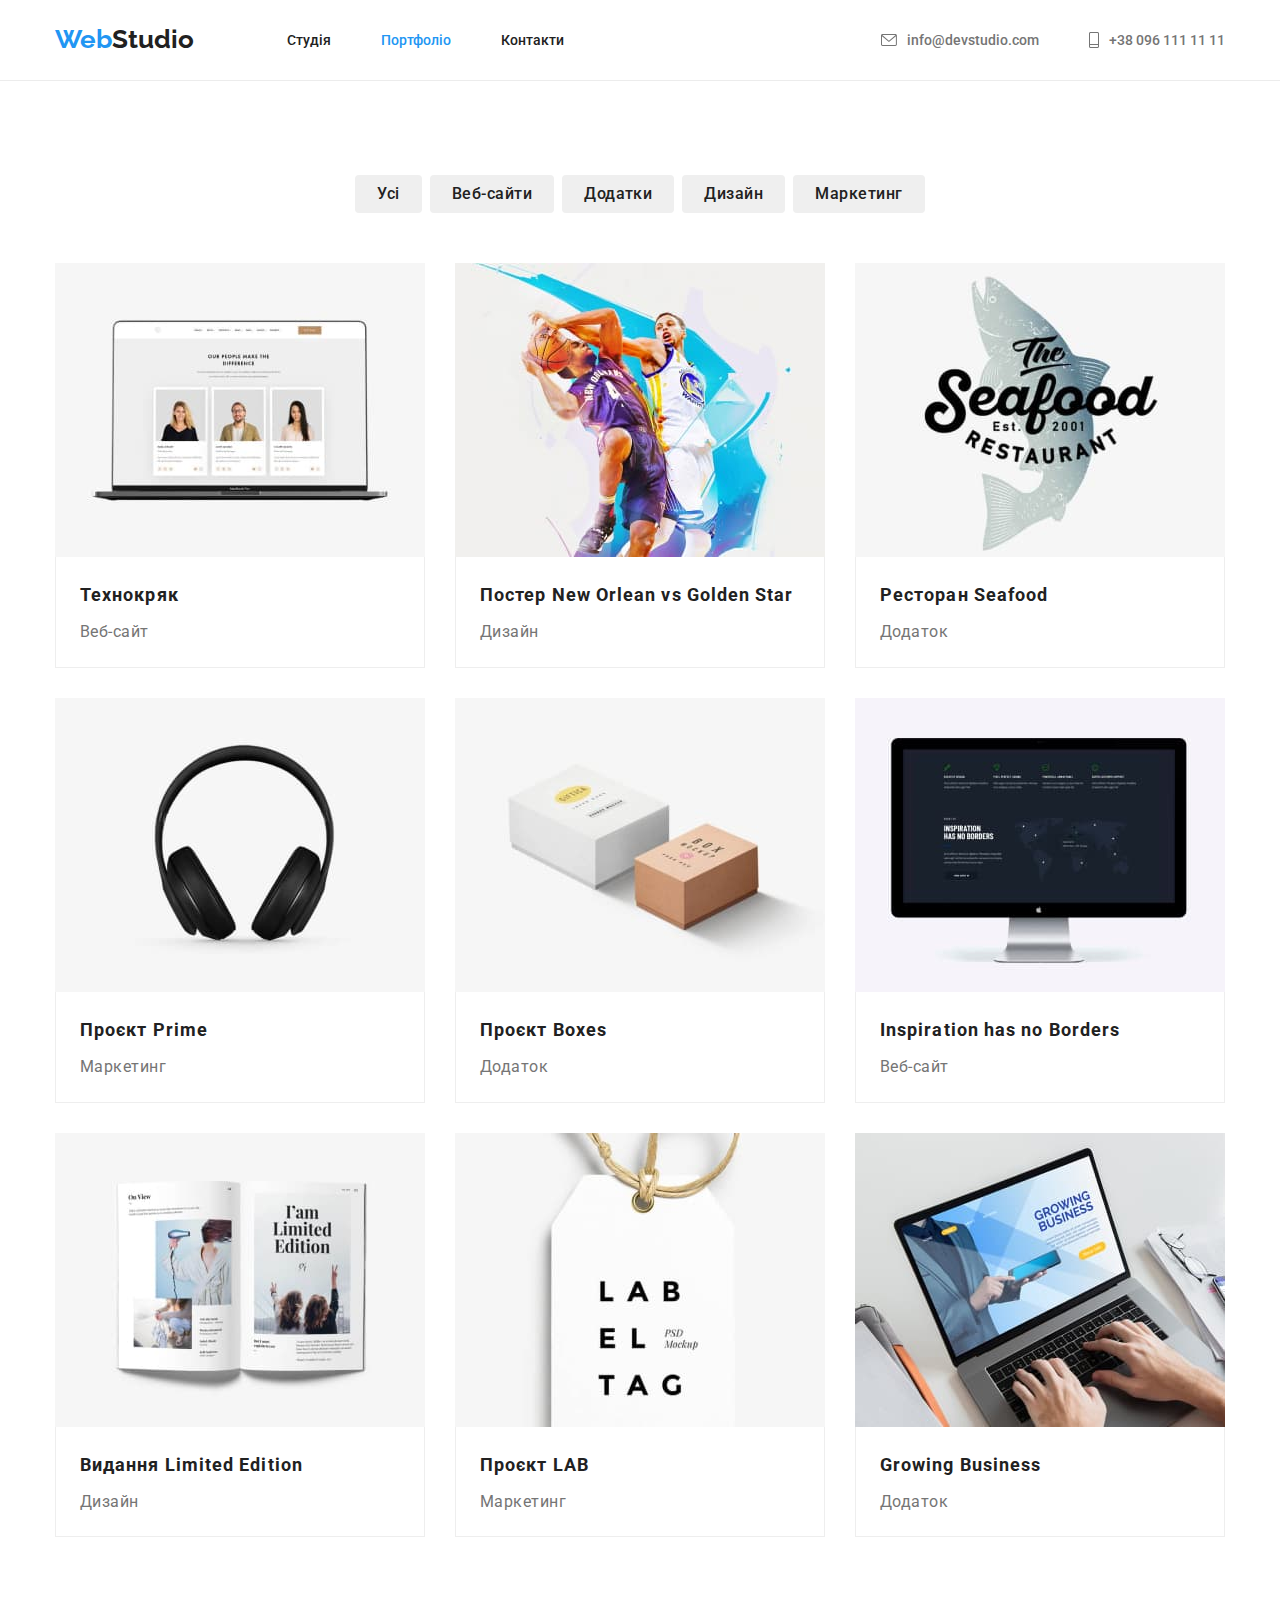
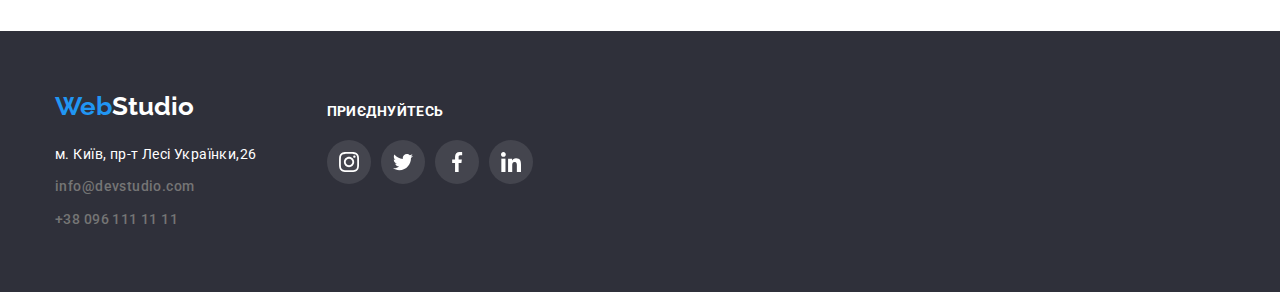
==== portfolio.html @ f4e4ba17 "Initial commit" ====
<!DOCTYPE html>
<html lang="uk">
<head>
    <meta charset="UTF-8">
    <meta http-equiv="X-UA-Compatible" content="IE=edge">
    <meta name="viewport" content="width=device-width, initial-scale=1.0">
    <title>Document</title>
    <link href="https://fonts.googleapis.com/css2?family=Raleway:wght@700&amp;family=Roboto:wght@400;500;700;900&amp;display=swap" rel="stylesheet">
    <link rel="stylesheet" href="https://cdnjs.cloudflare.com/ajax/libs/modern-normalize/1.1.0/modern-normalize.min.css">
    <link rel="stylesheet" href="./css/style.css">
</head>
<body>
    <!--Шапка 2 части-->
    <header class="header">
        <div class="header-box container">
            <nav class="header-nav">
                <a href="./index.html" class="logo link"><span class="web">Web</span>Studio</a>
                <ul class="sitenav">
                    <li class="list">
                        <a class="header-sitenav link" href="./index.html">Студія</a>
                    </li>
                    <li class="list">
                        <a class="header-sitenav link current" href="./portfolio.html">Портфоліо</a>
                    </li>
                    <li class="list">
                        <a class="header-sitenav link" href="">Контакти</a>
                    </li>
                </ul>
            </nav>
            <ul class="mail">
                <li class="mail-list list">
                    <a class="header-link link" href="">
                        <svg class="header-icon" width="16" height="12">
                            <use href="./images/symbol-defs.svg#icon-envelope"></use>
                        </svg>
                        info@devstudio.com
                    </a>
                </li>
                <li class="mail-list list">
                    <a class="header-link link" href="">
                        <svg class="header-icon" width="10" height="16">
                            <use href="./images/symbol-defs.svg#icon-tel"></use>
                        </svg>
                        +38 096 111 11 11
                    </a>
                </li>
            </ul>
        </div>
    </header>
<!--Герой 2 части-->
    <main>
        <section class="portfolio-section">
            <div class="portfolio-hero container section">
                <h1 class="visually-hidden">заголовок</h1>
                <h2 class="visually-hidden">заголовок</h2>
                <ul class="portfolio-button-list">
                    <li class="portfolio-button-item list">
                        <button class="portfolio-button" type="button">Усі</button>
                    </li>
                    <li class="portfolio-button-item list">
                        <button class="portfolio-button" type="button">Веб-сайти</button>
                    </li>
                    <li class="portfolio-button-item list">
                        <button class="portfolio-button" type="button">Додатки</button>
                    </li>
                    <li class="portfolio-button-item list">
                        <button class="portfolio-button" type="button">Дизайн</button>
                    </li>
                    <li class="portfolio-button-item list">
                        <button class="portfolio-button" type="button">Маркетинг</button>
                    </li>
                </ul>
                <ul class="portfolio-img-list">
                    <li class="portfolio-img list">
                        <a href="" class="portfolio-soc-img">
                            <img src="./images-portfolio/img1.jpg" alt="зображений ноутбук на екрані якого троє людей" width="370">
                            <div class="portfolio-text">
                                <h3 class="portfolio-name">Технокряк</h3>
                                <p class="portfolio-title">Веб-сайт</p>
                            </div>
                        </a>
                    </li>
                    <li class="portfolio-img list">
                        <a href="" class="portfolio-soc-img">
                            <img src="./images-portfolio/img2.jpg" alt="зображені два гравця в баскетбол" width="370">
                            <div class="portfolio-text">
                                <h3 class="portfolio-name">Постер New Orlean vs Golden Star</h3>
                                <p class="portfolio-title">Дизайн</p>
                            </div>
                        </a>
                    </li>
                    <li class="portfolio-img list">
                        <a href="" class="portfolio-soc-img">
                            <img src="./images-portfolio/img3.jpg" alt="логотип ресторану Seafood" width="370">
                            <div class="portfolio-text">
                                <h3 class="portfolio-name">Ресторан Seafood</h3>
                                <p class="portfolio-title">Додаток</p>
                            </div>
                        </a>
                    </li>
                    <li class="portfolio-img list">
                        <a href="" class="portfolio-soc-img">
                            <img src="./images-portfolio/img4.jpg" alt="чорні навушники" width="370">
                            <div class="portfolio-text">
                                <h3 class="portfolio-name">Проєкт Prime</h3>
                                <p class="portfolio-title">Маркетинг</p>
                            </div>
                        </a>
                    </li>
                    <li class="portfolio-img list">
                        <a href="" class="portfolio-soc-img">
                            <img src="./images-portfolio/img5.jpg" alt="зображені дві коробки" width="370">
                            <div class="portfolio-text">
                                <h3 class="portfolio-name">Проєкт Boxes</h3>
                                <p class="portfolio-title">Додаток</p>
                            </div>
                        </a>
                    </li>
                    <li class="portfolio-img list">
                        <a href="" class="portfolio-soc-img">
                            <img src="./images-portfolio/img6.jpg" alt="зображений монітор" width="370">
                            <div class="portfolio-text">
                                <h3 class="portfolio-name">Inspiration has no Borders</h3>
                                <p class="portfolio-title">Веб-сайт</p>
                            </div>
                        </a>
                    </li>
                    <li class="portfolio-img list">
                        <a href="" class="portfolio-soc-img">
                            <img src="./images-portfolio/img7.jpg" alt="зображена розгорнута книга" width="370">
                            <div class="portfolio-text">
                                <h3 class="portfolio-name">Видання Limited Edition</h3>
                                <p class="portfolio-title">Дизайн</p>
                            </div>
                        </a>
                    </li>
                    <li class="portfolio-img list">
                        <a href="" class="portfolio-soc-img">
                            <img src="./images-portfolio/img8.jpg" alt="зображена бірка з логотипом компанії" width="370">
                            <div class="portfolio-text">
                                <h3 class="portfolio-name">Проєкт LAB</h3>
                                <p class="portfolio-title">Маркетинг</p>
                            </div>
                        </a>
                    </li>
                    <li class="portfolio-img list">
                        <a href="" class="portfolio-soc-img">
                            <img src="./images-portfolio/img9.jpg" alt="зображений ноутбук на якому працюють" width="370">
                            <div class="portfolio-text">
                                <h3 class="portfolio-name">Growing Business</h3>
                                <p class="portfolio-title">Додаток</p>
                            </div>
                        </a>
                    </li>
                </ul>
            </div>
        </section>
    </main>
<!--Подвал 2 части-->
    <footer class="footer">
        <div class="footer-box container">
            <div class="">
                <a href="./index.html" class="footer-logo link"><span class="footer-web">Web</span>Studio</a>
                <address class="footer-address">
                    <ul class="footer-list">
                        <li class="footer-item list">
                            <a class="footer-address link" href="https://goo.gl/maps/CPtrU1FHBa2aNyZL9">м. Київ, пр-т Лесі
                                Українки,26</a>
                        </li>
                        <li class="footer-item list">
                            <a class="footer-mail link" href="">info@devstudio.com</a>
                        </li>
                        <li class="list">
                            <a class="footer-tel link" href="">+38 096 111 11 11</a>
                        </li>
                    </ul>
                </address>
            </div>
            <div class="footer-soc-box">
                <p class="footer-title">приєднуйтесь</p>
                <ul class="footer-soc-list">
                    <li class="footer-soc-item list">
                        <a href=" " class="footer-soc-link link">
                            <svg class="footer-soc-icon" width="20" height="20">
                                <use href="./images/symbol-defs.svg#icon-instagram"></use>
                            </svg>
                        </a>
                    </li>
                    <li class="footer-soc-item list">
                        <a href=" " class="footer-soc-link link">
                            <svg class="footer-soc-icon" width="20" height="20">
                                <use href="./images/symbol-defs.svg#icon-twitter"></use>
                            </svg>
                        </a>
                    </li>
                    <li class="footer-soc-item list">
                        <a href=" " class="footer-soc-link link">
                            <svg class="footer-soc-icon" width="20" height="20">
                                <use href="./images/symbol-defs.svg#icon-facebook"></use>
                            </svg>
                        </a>
                    </li>
                    <li class="footer-soc-item list">
                        <a href=" " class="footer-soc-link link">
                            <svg class="footer-soc-icon" width="20" height="20">
                                <use href="./images/symbol-defs.svg#icon-linkedin"></use>
                            </svg>
                        </a>
                    </li>
                </ul>
            </div>
        </div>
    </footer>
</body>
</html>
---- css/style.css ----
:root {
    --primary-text-color: #212121;
    --title-text-color: #FFFFFF;
    --accent-text-color: #757575;
    --primary-bg-color: #2196F3;
}

h1, h2, h3, h4, h5, h6, p, ul {
    padding: 0;
    margin: 0;
}
img {
    display: block;
    max-width: 100%;
    height: auto;
}

header {
    background-color: #FFFFFF;
}
body {
    font-family: 'Roboto', sans-serif;
    margin: 0;
    background-color: #FFFFFF;
}
footer {
    padding-top: 60px;
    padding-bottom: 60px;
    background-color: #2F303A;
}

/*утилиты*/

.list {
    padding: 0;
    margin: 0;
    list-style: none;
}
.link {
    text-decoration: none;
}

.container {
    width: 1200px;
    padding-left: 15px;
    padding-right: 15px;
    margin-left: auto;
    margin-right: auto;
}
.section {
    padding-top: 94px;
    padding-bottom: 94px;
}
.team-soc-list {
    list-style: none;
}
.clients-list {
    list-style: none;
}
.portfolio-soc-img {
    text-decoration: none;
}



/*header*/
.header {
    border-bottom: 1px solid #ECECEC;
}
.header-box {
    display: flex;
}

/*logo*/

.logo {
    font-family: 'Raleway';
    font-style: normal;
    font-weight: 700;
    font-size: 26px;
    line-height: 1.2;
    color: var(--primary-text-color)
}
.web {
    color: var(--primary-bg-color)
}

/*main-nav*/

/*header-sitenav*/

.header-nav {
    
    display: flex;
    align-items: center;
}

.header-sitenav {
    display: block;

    padding-top: 32px;
    padding-bottom: 32px;
    padding-left: 0;

    font-family: 'Roboto';
    font-style: normal;
    font-weight: 500;
    font-size: 14px;
    line-height: 1.15;
    color: var(--primary-text-color)
}
.header-sitenav:hover,
.header-sitenav:focus {
    color: var(--primary-bg-color)
}
.sitenav {
    display: flex;
    
    margin-left: 93px;
    margin-top: 0;
    margin-bottom: 0;
    

}
.sitenav .list {
    margin-right: 50px;
}
.sitenav .list:last-child {
    margin-right: 0;
}
.sitenav .link.current {
    color: var(--primary-bg-color);
}

/*header-mail*/

.mail {
    display: flex;

    align-items: center;
    margin-left: auto;
    margin-top: 0;
    margin-bottom: 0;
}
.mail .list + .list {
    margin-left: 50px;
}

.mail-list:focus {
    color: var(--primary-bg-color);
}
.header-link {
    display: flex;
    align-items: center;
    
    padding-top: 32px;
    padding-bottom: 32px;
    padding-left: 0;
    
    font-family: 'Roboto';
    font-style: normal;
    font-weight: 500;
    font-size: 14px;
    line-height: 1.15;
    color: var(--accent-text-color);
}
.header-link:hover,
.header-link:focus {
    color: var(--primary-bg-color);
}

.header-icon {
    display: inline-block;
    margin-right: 10px;
    fill: currentColor;
}

/*hero*/

.hero {
    padding-top: 200px;
    padding-bottom: 200px;
    background-color: #2F303A;
}
.img-hero {
    max-width: 1600px;
    height: 600px;
    margin-left: auto;
    margin-right: auto;
    background-image: linear-gradient(rgba(47, 48, 58, 0.4), rgba(47, 48, 58, 0.4)), url(../images/Imghero.jpg);
    background-repeat: no-repeat;
    background-position: center;
    background-size: cover;
}
.hero-title {

    margin-left: auto;
    margin-right: auto;
    margin-bottom: 30px; 
    
    width: 696px;

    font-family: 'Roboto';
    font-style: normal;
    font-weight: 900;
    font-size: 44px;
    line-height: 1.36;
    text-align: center;
    text-transform: uppercase;
    letter-spacing: 0.06em;
    color: var(--title-text-color)
}
.hero-button {
    display: block;
    padding: 10px 32px;
    margin: 0 auto;
    border: none;
    border-radius: 4px;

    font-family: 'Roboto';
    font-style: normal;
    font-weight: 700;
    font-size: 16px;
    line-height: 1.9;
    background: #2196F3;
    box-shadow: 0px 4px 4px rgba(0, 0, 0, 0.15);
    letter-spacing: 0.06em;
    border-radius: 4px;
    color: #FFFFFF;
    cursor: pointer;
}
.hero-button:hover,
.hero-button:focus {
    background-color: #188CE8;
}


/*преимущества*/

.benefits {
    padding-bottom: 0;
}
.benefits-list {
    display: flex;
    margin: 0 auto;
    padding-left: 0;
    justify-content: center;
}
.benefits-item {
    width: 270px;
}
.benefits-list
.benefits-item {
    margin-right: 30px;
}
.benefits-list
.benefits-item:last-child {
    margin-right: 0;
}
.benefits-icon {
    width: 270px;
    height: 120px;
    display: flex;
    align-items: center;
    justify-content: center;
    background: #F5F4FA;
    border-radius: 4px;
    margin-bottom: 30px;
}
.benefits-title {
    margin-bottom: 10px;

    font-family: 'Roboto';
    font-style: normal;
    font-weight: 700;
    font-size: 14px;
    line-height: 1.15;
    color: var(--primary-text-color)
}
.benefits-text {

    font-family: 'Roboto';
    font-style: normal;
    font-size: 14px;
    line-height: 1.7;
    color: var(--accent-text-color)
}

/*работа*/




.work {
    display: block;
    margin: 0 auto;
}

.work-title {
    margin-bottom: 50px;
    text-align: center;
    
    font-family: 'Roboto';
    font-style: normal;
    font-weight: 700;
    font-size: 36px;
    line-height: 1.2;
    color: var(--primary-text-color)
}

.work-list {
    display: flex;
    padding-left: 0;
    margin: 0;
    justify-content: center;
    align-items: center;
}
.work-list
.work-item {
    margin-right: 30px;
}
.work-list
.work-item:last-child {
    margin-right: 0;
}

/*команда*/


.team {
    text-align: center;
    margin: 0 auto;
    background-color: #F5F4FA;
}
.team-list {
    display: flex;
    padding-left: 0;
    justify-content: center;
    align-items: center;
}
.team-list
.team-item {
    margin-right: 30px;
}
.team-item {
    background-color: #fff;
    box-shadow: 0px 1px 3px rgba(0, 0, 0, 0.12), 0px 1px 1px rgba(0, 0, 0, 0.14), 0px 2px 1px rgba(0, 0, 0, 0.2);
    border-radius: 0px 0px 4px 4px;
}
.team-list
.team-item:last-child {
    margin-right: 0;
}

.team-title {
    margin-bottom: 50px;
    text-align: center;

    font-family: 'Roboto';
    font-style: normal;
    font-weight: 700;
    font-size: 36px;
    line-height: 1.2;
    letter-spacing: 0.03em;
    color: var(--primary-text-color)
}
.team-name {
    padding-top: 30px;
    margin-bottom: 10px;

    font-family: 'Roboto';
    font-style: normal;
    font-weight: 500;
    font-size: 16px;
    line-height: 1.2;
    color: var(--primary-text-color)
}
.job-title {
    padding-bottom: 16px;

    font-family: 'Roboto';
    font-style: normal;
    font-size: 16px;
    line-height: 1.2;
    color: var(--accent-text-color)
}
.team-soc-list {
    padding-bottom: 30px;
    display: flex;
    justify-content: center;
}

.team-soc-item {
    margin-right: 10px;

    width: 44px;
    height: 44px;
    display: flex;
    align-items: center;
    justify-content: center;
}
.team-soc-item:last-child {
    margin-right: 0;
}
.team-soc-item {
    cursor: pointer;
}
.team-soc-link {
    display: flex;
    align-items: center;
    justify-content: center;
    border-radius: 50%;
    width: 100%;
    height: 100%;
}
.team-soc-link {
    fill: #AFB1B8;
}
.team-soc-link:hover {
    background-color: #2196F3;
}

.team-soc-link:hover .team-soc-icon {
    fill: #ffffff;
}

.clients {
    margin-bottom: 50px;

    text-align: center;

    font-family: 'Roboto';
    font-style: normal;
    font-weight: 700;
    font-size: 36px;
    line-height: 1.2;
    letter-spacing: 0.03em;
    color: var(--primary-text-color)
}
.clients-list {
    display: flex;
    align-items: center;
    justify-content: center;
}
.clients-item {
    margin-right: 30px;
    
    cursor: pointer;
}
.clients-item:last-child {
    margin-right: 0;
}
.clients-icon {
    fill: currentColor;
}
.clients-soc-list {
    display: flex;
    align-items: center;
    justify-content: center;

    width: 170px;
    height: 92px;
    border: 1px solid #AFB1B8;
    border-radius: 4px;
    color: #AFB1B8;
}
.clients-soc-list:hover {
    color: #2196F3;
    border-color: #2196F3;
}



/*подвал*/

.footer-web {
    padding-top: 60px;
    padding: 0;
}
.footer-list {
    margin-top: 0;
    margin-bottom: 0;
    padding: 0;
    
}
.footer-logo {
    display: inline-block;
    margin-bottom: 20px;
    
    font-family: 'Raleway';
    font-style: normal;
    font-weight: 700;
    font-size: 26px;
    line-height: 1.2;
    color: var(--title-text-color)
}
.footer-web {
    color: var(--primary-bg-color)
}
.footer-item {
    margin-bottom: 9px;
}
.footer-address {
    font-style: normal;
    font-size: 14px;
    line-height: 1.7;
    letter-spacing: 0.03em;
    color: var(--title-text-color)
}
.footer-address:hover,
.footer-address:focus {
    color: var(--primary-bg-color);
}

.footer-mail {

    font-family: 'Roboto';
    font-style: normal;
    font-weight: 500;
    font-size: 14px;
    line-height: 1.15;
    color: var(--accent-text-color)
}
.footer-mail:hover,
.footer-mail:focus {
    color: var(--primary-bg-color)
}

.footer-tel {
    font-family: 'Roboto';
    font-style: normal;
    font-weight: 500;
    font-size: 14px;
    line-height: 1.15;
    color: var(--accent-text-color)
}
.footer-tel:hover,
.footer-tel:focus {
    color: var(--primary-bg-color)
}
.footer-box {
    display: flex;
}
.footer-soc-list {
    display: flex;
}
.footer-soc-list {
    cursor: pointer;
}
.footer-soc-link {
    display: flex;
    align-items: center;
    justify-content: center;
    width: 100%;
    height: 100%;
}
.footer-title {
    margin-bottom: 20px;

    font-family: 'Roboto';
    font-style: normal;
    font-weight: 700;
    font-size: 14px;
    line-height: 1.15;
    letter-spacing: 0.03em;
    text-transform: uppercase;
    color: #FFFFFF;
}
.footer-soc-box {
    margin-left: 70px;
    padding-top: 12px;
}   
.footer-soc-link {
    margin-right: 10px;
    
    width: 44px;
    height: 44px;
    display: flex;
    align-items: center;
    justify-content: center;
    border-radius: 50%;

    background: rgba(255, 255, 255, 0.1);
}
.footer-soc-link:hover {
    background-color: #2196F3;
}
.footer-soc-item:last-child {
    margin-right: 0;
}
.footer-soc-icon {
    fill: #FFFFFF;
}



/*portfolio-hero*/
.visually-hidden {
    position: absolute;
    white-space: nowrap;
    width: 1px;
    height: 1px;
    overflow: hidden;
    border: 0;
    padding: 0;
    clip: rect(0 0 0 0);
    clip-path: inset(50%);
    margin: -1px;
}
.portfolio-section {
    padding-top: 94px;
    padding-bottom: 94px;
}
.portfolio-hero {
    padding-top: 0;
    padding-bottom: 0;
}
.portfolio-button-list {
    display: flex;
    align-items: center;
    justify-content: center;
    margin-bottom: 50px;
    margin-top: 0;
    padding: 0;
}
.portfolio-button-item {
    margin-right: 8px;
}
.portfolio-button-item:last-child {
    margin-right: 0;
}
.portfolio-button {
    padding: 6px 22px;

    font-family: 'Roboto';
    font-style: normal;
    font-weight: 500;
    font-size: 16px;
    line-height: 1.6;
    border-radius: 4px;
    border: none;
    letter-spacing: 0.03em;
    color: #212121;
    cursor: pointer;
}
.portfolio-button:hover,
.portfolio-button:focus {
    box-shadow: 0px 3px 1px rgba(0, 0, 0, 0.1), 0px 1px 2px rgba(0, 0, 0, 0.08), 0px 2px 2px rgba(0, 0, 0, 0.12);

    background: #2196F3;
    color: #FFFFFF;
}
.portfolio-img-list {
    padding: 0;
    margin: 0;
    display: flex;
    flex-wrap: wrap;
    justify-content: center;
    align-items: center;
}
.portfolio-img:nth-child(3n) {
    margin-right: 0;
}
.portfolio-img:nth-last-child(-n + 3) {
    margin-bottom: 0;
}
.portfolio-img {
    margin-right: 30px;
    margin-bottom: 30px;
}
.portfolio-soc-img {
    display: block;
}
.portfolio-soc-img:hover,
.portfolio-soc-img:focus {
    box-shadow: 0px 1px 1px rgba(0, 0, 0, 0.12), 0px 4px 4px rgba(0, 0, 0, 0.06), 1px 4px 6px rgba(0, 0, 0, 0.16);
}
.portfolio-text {
    padding: 20px 24px;
    border-left: 1px solid #EEEEEE;
    border-right: 1px solid #EEEEEE;
    border-bottom: 1px solid #EEEEEE;
}
.portfolio-name {
    font-family: 'Roboto';
    font-style: normal;
    font-weight: 700;
    font-size: 18px;
    line-height: 2;
    letter-spacing: 0.06em;
    color: var(--primary-text-color)
}
.portfolio-title {
    margin-top: 4px;

    font-family: 'Roboto';
    font-style: normal;
    font-weight: 400;
    font-size: 16px;
    line-height: 1.87;
    letter-spacing: 0.03em;
    color: var(--accent-text-color);
}
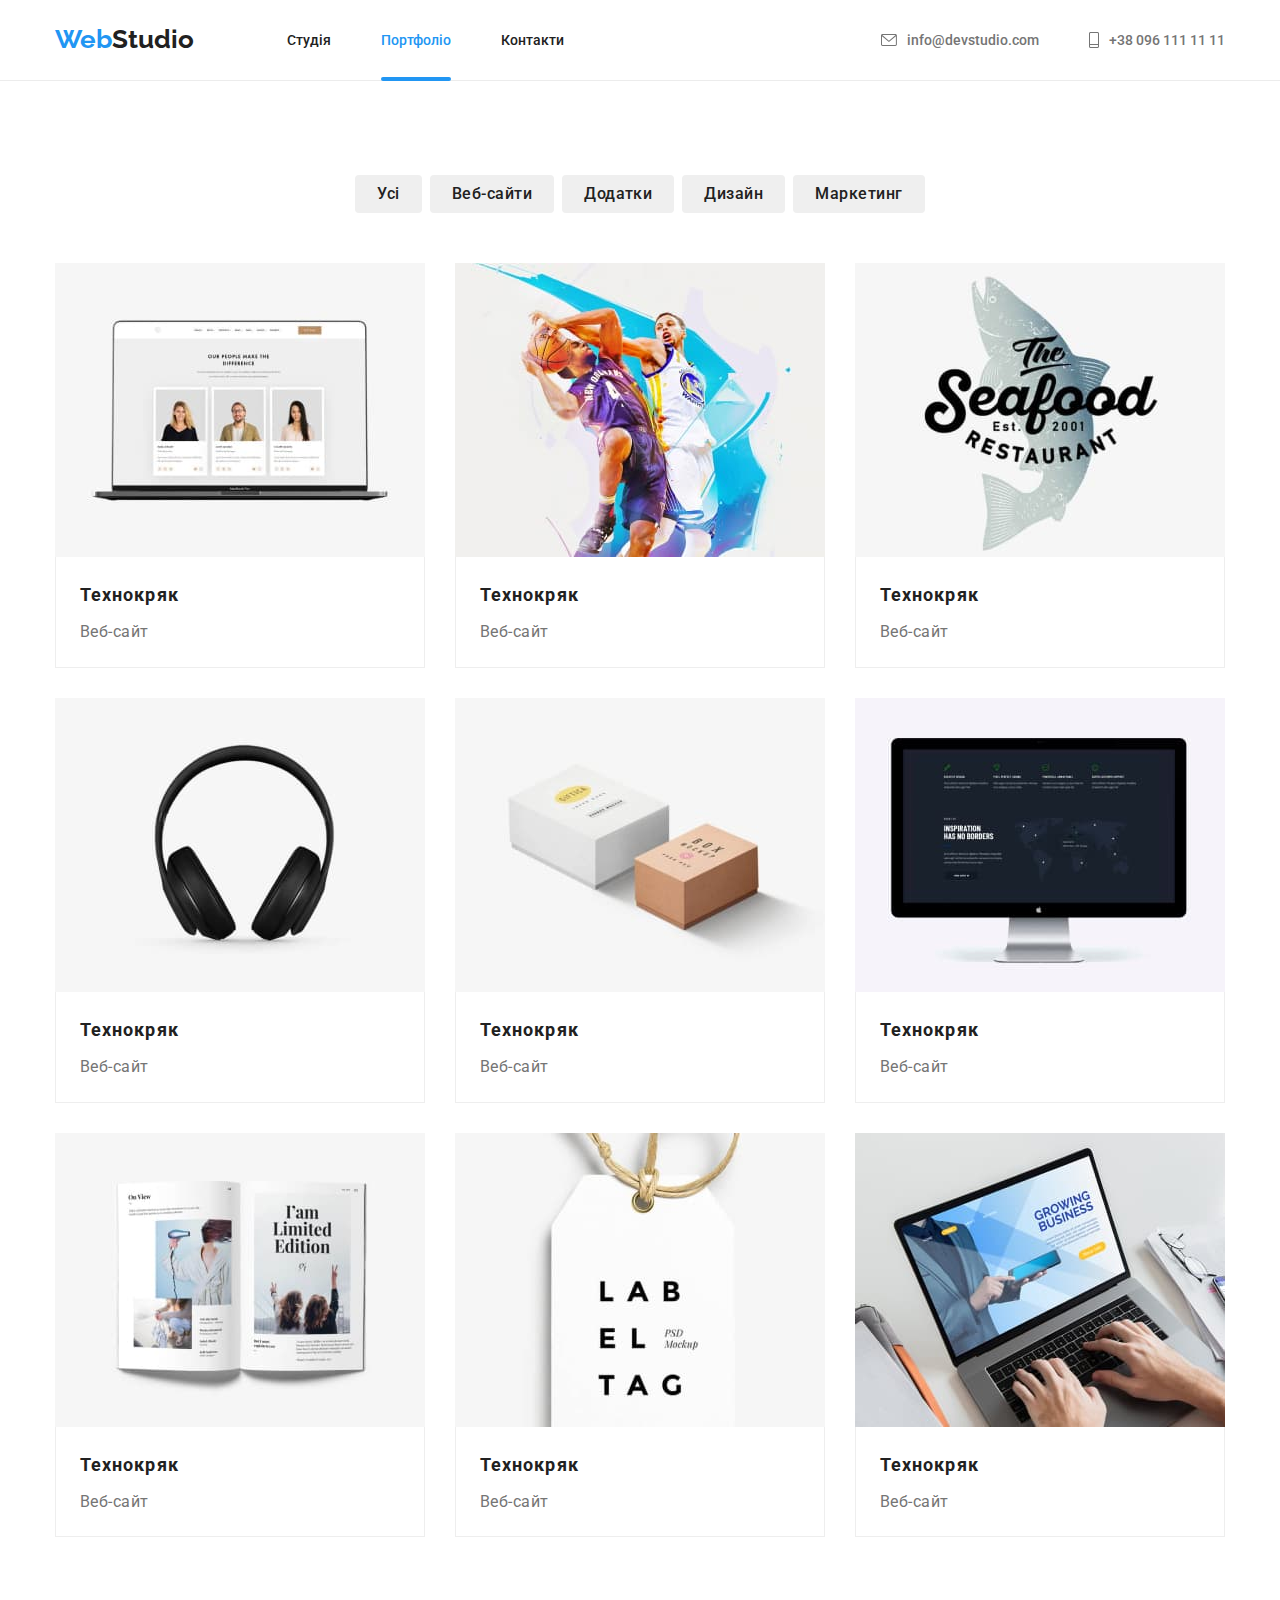
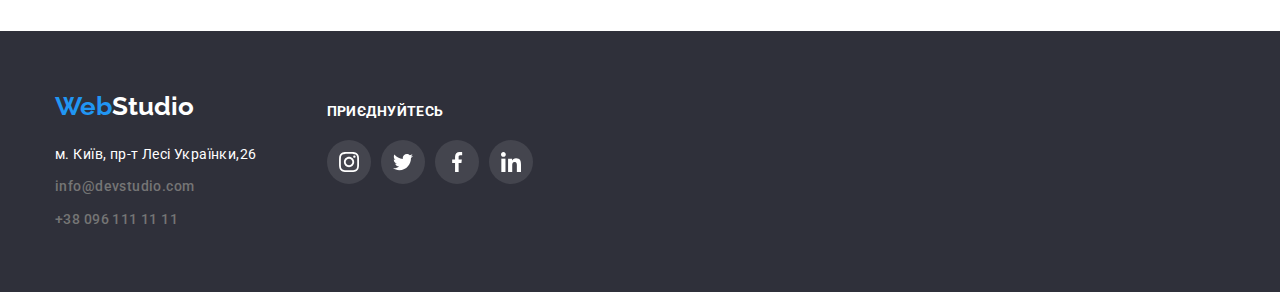
==== commit 9b64a114: "summary" ====
--- a/portfolio.html
+++ b/portfolio.html
@@ -16,13 +16,13 @@
             <nav class="header-nav">
                 <a href="./index.html" class="logo link"><span class="web">Web</span>Studio</a>
                 <ul class="sitenav">
-                    <li class="list">
+                    <li class="header-nav-link list">
                         <a class="header-sitenav link" href="./index.html">Студія</a>
                     </li>
-                    <li class="list">
+                    <li class="header-nav-link list">
                         <a class="header-sitenav link current" href="./portfolio.html">Портфоліо</a>
                     </li>
-                    <li class="list">
+                    <li class="header-nav-link list">
                         <a class="header-sitenav link" href="">Контакти</a>
                     </li>
                 </ul>
@@ -73,82 +73,126 @@
                 <ul class="portfolio-img-list">
                     <li class="portfolio-img list">
                         <a href="" class="portfolio-soc-img">
-                            <img src="./images-portfolio/img1.jpg" alt="зображений ноутбук на екрані якого троє людей" width="370">
-                            <div class="portfolio-text">
-                                <h3 class="portfolio-name">Технокряк</h3>
-                                <p class="portfolio-title">Веб-сайт</p>
-                            </div>
-                        </a>
-                    </li>
-                    <li class="portfolio-img list">
-                        <a href="" class="portfolio-soc-img">
-                            <img src="./images-portfolio/img2.jpg" alt="зображені два гравця в баскетбол" width="370">
-                            <div class="portfolio-text">
-                                <h3 class="portfolio-name">Постер New Orlean vs Golden Star</h3>
-                                <p class="portfolio-title">Дизайн</p>
-                            </div>
-                        </a>
-                    </li>
-                    <li class="portfolio-img list">
-                        <a href="" class="portfolio-soc-img">
-                            <img src="./images-portfolio/img3.jpg" alt="логотип ресторану Seafood" width="370">
-                            <div class="portfolio-text">
-                                <h3 class="portfolio-name">Ресторан Seafood</h3>
-                                <p class="portfolio-title">Додаток</p>
-                            </div>
-                        </a>
-                    </li>
-                    <li class="portfolio-img list">
-                        <a href="" class="portfolio-soc-img">
-                            <img src="./images-portfolio/img4.jpg" alt="чорні навушники" width="370">
-                            <div class="portfolio-text">
-                                <h3 class="portfolio-name">Проєкт Prime</h3>
-                                <p class="portfolio-title">Маркетинг</p>
-                            </div>
-                        </a>
-                    </li>
-                    <li class="portfolio-img list">
-                        <a href="" class="portfolio-soc-img">
-                            <img src="./images-portfolio/img5.jpg" alt="зображені дві коробки" width="370">
-                            <div class="portfolio-text">
-                                <h3 class="portfolio-name">Проєкт Boxes</h3>
-                                <p class="portfolio-title">Додаток</p>
-                            </div>
-                        </a>
-                    </li>
-                    <li class="portfolio-img list">
-                        <a href="" class="portfolio-soc-img">
-                            <img src="./images-portfolio/img6.jpg" alt="зображений монітор" width="370">
-                            <div class="portfolio-text">
-                                <h3 class="portfolio-name">Inspiration has no Borders</h3>
-                                <p class="portfolio-title">Веб-сайт</p>
-                            </div>
-                        </a>
-                    </li>
-                    <li class="portfolio-img list">
-                        <a href="" class="portfolio-soc-img">
-                            <img src="./images-portfolio/img7.jpg" alt="зображена розгорнута книга" width="370">
-                            <div class="portfolio-text">
-                                <h3 class="portfolio-name">Видання Limited Edition</h3>
-                                <p class="portfolio-title">Дизайн</p>
-                            </div>
-                        </a>
-                    </li>
-                    <li class="portfolio-img list">
-                        <a href="" class="portfolio-soc-img">
-                            <img src="./images-portfolio/img8.jpg" alt="зображена бірка з логотипом компанії" width="370">
-                            <div class="portfolio-text">
-                                <h3 class="portfolio-name">Проєкт LAB</h3>
-                                <p class="portfolio-title">Маркетинг</p>
-                            </div>
-                        </a>
-                    </li>
-                    <li class="portfolio-img list">
-                        <a href="" class="portfolio-soc-img">
-                            <img src="./images-portfolio/img9.jpg" alt="зображений ноутбук на якому працюють" width="370">
-                            <div class="portfolio-text">
-                                <h3 class="portfolio-name">Growing Business</h3>
-                                <p class="portfolio-title">Додаток</p>
+                            <div class="portfolio-overlay">
+                                <img src="./images-portfolio/img1.jpg" alt="зображений ноутбук на екрані якого троє людей" width="370">
+                                <p class="portfolio-overlay-text">Ресурс пропонує комплексні пропозиції з різним рівнем функціоналу та сервісів. Все це дозволить відвідувачу отримати
+                                вичерпні відомості про компанію чи приватну особу.</p>
+                            </div>
+                            <div class="portfolio-text">
+                                <h3 class="portfolio-name">Технокряк</h3>
+                                <p class="portfolio-title">Веб-сайт</p>
+                            </div>
+                        </a>
+                    </li>
+                    <li class="portfolio-img list">
+                        <a href="" class="portfolio-soc-img">
+                            <div class="portfolio-overlay">
+                                <img src="./images-portfolio/img2.jpg" alt="зображений ноутбук на екрані якого троє людей" width="370">
+                                <p class="portfolio-overlay-text">Ресурс пропонує комплексні пропозиції з різним рівнем функціоналу та сервісів. Все
+                                    це дозволить відвідувачу отримати
+                                    вичерпні відомості про компанію чи приватну особу.</p>
+                            </div>
+                            <div class="portfolio-text">
+                                <h3 class="portfolio-name">Технокряк</h3>
+                                <p class="portfolio-title">Веб-сайт</p>
+                            </div>
+                        </a>
+                    </li>
+                    <li class="portfolio-img list">
+                        <a href="" class="portfolio-soc-img">
+                            <div class="portfolio-overlay">
+                                <img src="./images-portfolio/img3.jpg" alt="зображений ноутбук на екрані якого троє людей" width="370">
+                                <p class="portfolio-overlay-text">Ресурс пропонує комплексні пропозиції з різним рівнем функціоналу та сервісів. Все
+                                    це дозволить відвідувачу отримати
+                                    вичерпні відомості про компанію чи приватну особу.</p>
+                            </div>
+                            <div class="portfolio-text">
+                                <h3 class="portfolio-name">Технокряк</h3>
+                                <p class="portfolio-title">Веб-сайт</p>
+                            </div>
+                        </a>
+                    </li>
+                    <li class="portfolio-img list">
+                        <a href="" class="portfolio-soc-img">
+                            <div class="portfolio-overlay">
+                                <img src="./images-portfolio/img4.jpg" alt="зображений ноутбук на екрані якого троє людей" width="370">
+                                <p class="portfolio-overlay-text">Ресурс пропонує комплексні пропозиції з різним рівнем функціоналу та сервісів. Все
+                                    це дозволить відвідувачу отримати
+                                    вичерпні відомості про компанію чи приватну особу.</p>
+                            </div>
+                            <div class="portfolio-text">
+                                <h3 class="portfolio-name">Технокряк</h3>
+                                <p class="portfolio-title">Веб-сайт</p>
+                            </div>
+                        </a>
+                    </li>
+                    <li class="portfolio-img list">
+                        <a href="" class="portfolio-soc-img">
+                            <div class="portfolio-overlay">
+                                <img src="./images-portfolio/img5.jpg" alt="зображений ноутбук на екрані якого троє людей" width="370">
+                                <p class="portfolio-overlay-text">Ресурс пропонує комплексні пропозиції з різним рівнем функціоналу та сервісів. Все
+                                    це дозволить відвідувачу отримати
+                                    вичерпні відомості про компанію чи приватну особу.</p>
+                            </div>
+                            <div class="portfolio-text">
+                                <h3 class="portfolio-name">Технокряк</h3>
+                                <p class="portfolio-title">Веб-сайт</p>
+                            </div>
+                        </a>
+                    </li>
+                    <li class="portfolio-img list">
+                        <a href="" class="portfolio-soc-img">
+                            <div class="portfolio-overlay">
+                                <img src="./images-portfolio/img6.jpg" alt="зображений ноутбук на екрані якого троє людей" width="370">
+                                <p class="portfolio-overlay-text">Ресурс пропонує комплексні пропозиції з різним рівнем функціоналу та сервісів. Все
+                                    це дозволить відвідувачу отримати
+                                    вичерпні відомості про компанію чи приватну особу.</p>
+                            </div>
+                            <div class="portfolio-text">
+                                <h3 class="portfolio-name">Технокряк</h3>
+                                <p class="portfolio-title">Веб-сайт</p>
+                            </div>
+                        </a>
+                    </li>
+                    <li class="portfolio-img list">
+                        <a href="" class="portfolio-soc-img">
+                            <div class="portfolio-overlay">
+                                <img src="./images-portfolio/img7.jpg" alt="зображений ноутбук на екрані якого троє людей" width="370">
+                                <p class="portfolio-overlay-text">Ресурс пропонує комплексні пропозиції з різним рівнем функціоналу та сервісів. Все
+                                    це дозволить відвідувачу отримати
+                                    вичерпні відомості про компанію чи приватну особу.</p>
+                            </div>
+                            <div class="portfolio-text">
+                                <h3 class="portfolio-name">Технокряк</h3>
+                                <p class="portfolio-title">Веб-сайт</p>
+                            </div>
+                        </a>
+                    </li>
+                    <li class="portfolio-img list">
+                        <a href="" class="portfolio-soc-img">
+                            <div class="portfolio-overlay">
+                                <img src="./images-portfolio/img8.jpg" alt="зображений ноутбук на екрані якого троє людей" width="370">
+                                <p class="portfolio-overlay-text">Ресурс пропонує комплексні пропозиції з різним рівнем функціоналу та сервісів. Все
+                                    це дозволить відвідувачу отримати
+                                    вичерпні відомості про компанію чи приватну особу.</p>
+                            </div>
+                            <div class="portfolio-text">
+                                <h3 class="portfolio-name">Технокряк</h3>
+                                <p class="portfolio-title">Веб-сайт</p>
+                            </div>
+                        </a>
+                    </li>
+                    <li class="portfolio-img list">
+                        <a href="" class="portfolio-soc-img">
+                            <div class="portfolio-overlay">
+                                <img src="./images-portfolio/img9.jpg" alt="зображений ноутбук на екрані якого троє людей" width="370">
+                                <p class="portfolio-overlay-text">Ресурс пропонує комплексні пропозиції з різним рівнем функціоналу та сервісів. Все
+                                    це дозволить відвідувачу отримати
+                                    вичерпні відомості про компанію чи приватну особу.</p>
+                            </div>
+                            <div class="portfolio-text">
+                                <h3 class="portfolio-name">Технокряк</h3>
+                                <p class="portfolio-title">Веб-сайт</p>
                             </div>
                         </a>
                     </li>
--- a/css/style.css
+++ b/css/style.css
@@ -29,7 +29,7 @@
     background-color: #2F303A;
 }
 
-/*утилиты*/
+                                    /*-----------------утилиты------------------*/
 
 .list {
     padding: 0;
@@ -63,7 +63,8 @@
 
 
 
-/*header*/
+                                    /*-------------------header---------------------*/
+
 .header {
     border-bottom: 1px solid #ECECEC;
 }
@@ -71,7 +72,7 @@
     display: flex;
 }
 
-/*logo*/
+                                        /*--------------logo---------------*/
 
 .logo {
     font-family: 'Raleway';
@@ -87,7 +88,7 @@
 
 /*main-nav*/
 
-/*header-sitenav*/
+                                 /*-------------------header-sitenav---------------------*/
 
 .header-nav {
     
@@ -97,22 +98,37 @@
 
 .header-sitenav {
     display: block;
-
     padding-top: 32px;
     padding-bottom: 32px;
-    padding-left: 0;
 
     font-family: 'Roboto';
     font-style: normal;
     font-weight: 500;
     font-size: 14px;
     line-height: 1.15;
-    color: var(--primary-text-color)
+    color: var(--primary-text-color);
+    transition: cubic-bezier(0.4, 0, 0.2, 1);
 }
 .header-sitenav:hover,
 .header-sitenav:focus {
     color: var(--primary-bg-color)
 }
+.header-nav-link {
+    display: block;
+
+    position: relative;
+}
+.current::after {
+    content: '';
+    position: absolute;
+    display: block;
+    left: 0;
+    bottom: -1px;
+    width: 100%;
+    height: 4px;
+    background-color: var(--primary-bg-color);
+    border-radius: 2px;
+}
 .sitenav {
     display: flex;
     
@@ -132,7 +148,7 @@
     color: var(--primary-bg-color);
 }
 
-/*header-mail*/
+                                        /*------------------header-mail--------------------*/
 
 .mail {
     display: flex;
@@ -175,7 +191,7 @@
     fill: currentColor;
 }
 
-/*hero*/
+                                         /*-------------------hero----------------------*/
 
 .hero {
     padding-top: 200px;
@@ -235,7 +251,7 @@
 }
 
 
-/*преимущества*/
+                                    /*--------------------преимущества-------------------------*/
 
 .benefits {
     padding-bottom: 0;
@@ -286,7 +302,7 @@
     color: var(--accent-text-color)
 }
 
-/*работа*/
+                                          /*--------------работа---------------*/
 
 
 
@@ -324,7 +340,8 @@
     margin-right: 0;
 }
 
-/*команда*/
+
+                                    /*------------------------команда-------------------------*/
 
 
 .team {
@@ -471,7 +488,7 @@
 
 
 
-/*подвал*/
+                                         /*---------------------подвал----------------------*/
 
 .footer-web {
     padding-top: 60px;
@@ -594,7 +611,8 @@
 
 
 
-/*portfolio-hero*/
+                                    /*------------------------portfolio-hero-----------------------*/
+
 .visually-hidden {
     position: absolute;
     white-space: nowrap;
@@ -675,6 +693,41 @@
 .portfolio-soc-img:focus {
     box-shadow: 0px 1px 1px rgba(0, 0, 0, 0.12), 0px 4px 4px rgba(0, 0, 0, 0.06), 1px 4px 6px rgba(0, 0, 0, 0.16);
 }
+
+                                        /*-----------------overlay-------------------*/
+
+.portfolio-overlay {
+    position: relative;
+    overflow: hidden;
+}
+.portfolio-overlay-text {
+    position: absolute;
+    content: '';
+    top: 0;
+    left: 0;
+    width: 100%;
+    height: 100%;
+    padding: 63px 24px;
+    transform: translateY(100%);
+    background-color: rgba(33, 150, 243, 0.9);
+    transition: transform 250ms;
+}
+.portfolio-img:hover .portfolio-overlay-text {
+    transform: translateY(0);
+}
+.portfolio-overlay-text {
+    font-family: 'Roboto';
+    font-style: normal;
+    font-weight: 400;
+    font-size: 18px;
+    line-height: 1.56;
+    letter-spacing: 0.03em;
+    color: var(--title-text-color)
+}
+
+                                       /*---------------------porfolio-text--------------------*/
+
+
 .portfolio-text {
     padding: 20px 24px;
     border-left: 1px solid #EEEEEE;
@@ -700,4 +753,51 @@
     line-height: 1.87;
     letter-spacing: 0.03em;
     color: var(--accent-text-color);
+}
+
+
+                                       /*---------------------/*modal----------------------*/
+.backdrop {
+    position: fixed;
+    top: 0;
+    left: 0;
+    width: 100%;
+    height: 100%;
+    z-index: 1;
+    background-color: rgba(0, 0, 0, 0.2);
+
+    transition: opacity 250ms cubic-bezier(0.4, 0, 0.2, 1),
+    visibility 250ms cubic-bezier(0.4, 0, 0.2, 1);
+}
+.is-hidden {
+    opacity: 0;
+    visibility: hidden;
+    pointer-events: none;
+}
+.modal {
+    position: absolute;
+
+    top: 50%;
+    left: 50%;
+    transform: translate(-50%, -50%);
+    
+    width: 528px;
+    height: 581px;
+    background-color: var(--title-text-color);
+    box-shadow: 0px 1px 3px rgba(0, 0, 0, 0.12), 0px 1px 1px rgba(0, 0, 0, 0.14), 0px 2px 1px rgba(0, 0, 0, 0.2);
+    border-radius: 4px;
+}
+.modal-close-button {
+    position: absolute;
+    top: 8px;
+    right: 8px;
+
+    width: 30px;
+    height: 30px;
+    border-radius: 50%;
+
+    background-color: var(--title-text-color);
+    border: 1px solid rgba(0, 0, 0, 0.1);
+
+    cursor: pointer;
 }